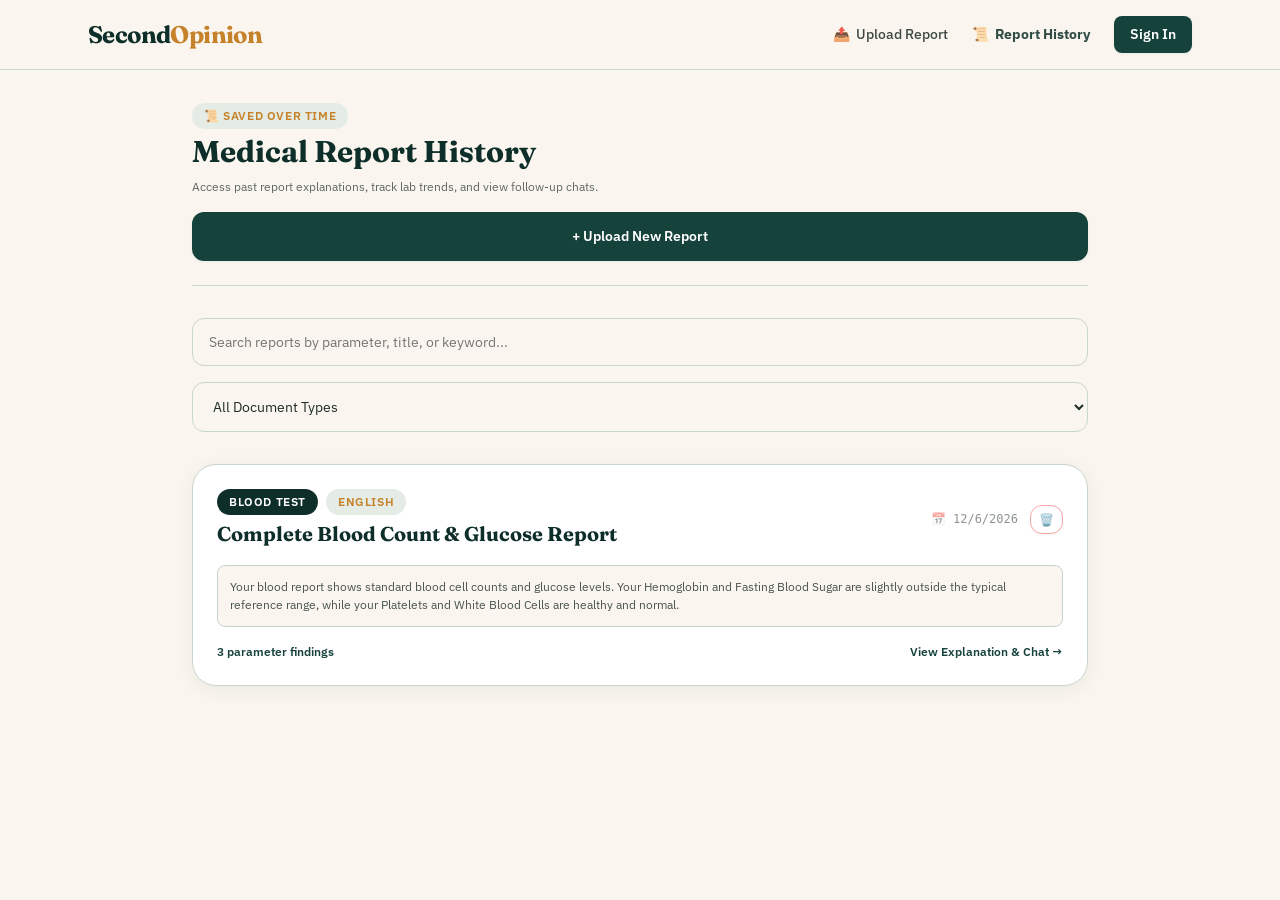
==== history.html @ d341d569 "Pure HTML/CSS/JS version of Second Opinion medical report explainer" ====
<!DOCTYPE html>
<html lang="en">
<head>
  <meta charset="UTF-8" />
  <meta name="viewport" content="width=device-width, initial-scale=1.0" />
  <title>Report History — Second Opinion</title>
  <link rel="stylesheet" href="style.css" />
</head>
<body>

  <!-- NAVBAR -->
  <header class="navbar">
    <div class="navbar-container">
      <a href="index.html" class="brand-logo">
        Second<span>Opinion</span>
      </a>
      <div class="nav-links">
        <a href="upload.html" class="nav-link">
          <span>📤</span>
          <span>Upload Report</span>
        </a>
        <a href="history.html" class="nav-link" style="color: var(--teal-deep); font-weight: 700;">
          <span>📜</span>
          <span>Report History</span>
        </a>
        <div id="nav-user-container"></div>
      </div>
    </div>
  </header>

  <!-- MAIN CONTENT -->
  <main class="main-content">
    <div class="max-w-4xl mx-auto space-y-8">
      
      <!-- PAGE HEADER -->
      <div class="flex flex-col sm:flex-row items-start sm:items-center justify-between gap-4" style="border-bottom: 1px solid var(--sage-line); padding-bottom: 1.5rem;">
        <div>
          <div class="badge badge-sage mb-2">
            <span>📜 Saved Over Time</span>
          </div>
          <h1 class="font-serif text-3xl font-bold" style="color: var(--teal-deep);">Medical Report History</h1>
          <p class="text-xs" style="color: rgba(29,43,39,0.7); margin-top: 0.25rem;">
            Access past report explanations, track lab trends, and view follow-up chats.
          </p>
        </div>

        <a href="upload.html" class="btn btn-teal">
          <span>+ Upload New Report</span>
        </a>
      </div>

      <!-- SEARCH & FILTER BAR -->
      <div class="flex flex-col sm:flex-row gap-4">
        <input type="text" id="search-input" oninput="filterReports()" class="form-input flex-1" placeholder="Search reports by parameter, title, or keyword..." />

        <select id="type-select" onchange="filterReports()" class="form-input" style="width: auto;">
          <option value="all">All Document Types</option>
          <option value="Blood Test">Blood Tests</option>
          <option value="Prescription">Prescriptions</option>
          <option value="Scan Report">Scan Reports</option>
          <option value="General Lab Report">General Reports</option>
        </select>
      </div>

      <!-- REPORTS LIST -->
      <div id="reports-list" class="space-y-4">
        <!-- Rendered dynamically -->
      </div>

    </div>
  </main>

  <script src="app.js"></script>
  <script>
    let allReports = [];

    document.addEventListener('DOMContentLoaded', () => {
      allReports = StorageManager.getReports();
      renderReports(allReports);
    });

    function filterReports() {
      const query = document.getElementById('search-input').value.toLowerCase();
      const type = document.getElementById('type-select').value;

      const filtered = allReports.filter(r => {
        const matchesQuery = r.title.toLowerCase().includes(query) ||
                             r.summary_explanation.toLowerCase().includes(query) ||
                             r.key_findings.some(f => f.term.toLowerCase().includes(query));
        const matchesType = type === 'all' || r.document_type === type;
        return matchesQuery && matchesType;
      });

      renderReports(filtered);
    }

    function renderReports(reports) {
      const container = document.getElementById('reports-list');
      if (!reports || reports.length === 0) {
        container.innerHTML = `
          <div class="card text-center py-12 space-y-4">
            <div style="font-size: 3rem;">📄</div>
            <h3 class="font-serif text-xl font-bold" style="color: var(--teal-deep);">No Reports Found</h3>
            <p class="text-xs" style="color: rgba(29,43,39,0.6);">
              You haven't saved any reports yet or no report matched your search criteria.
            </p>
            <a href="upload.html" class="btn btn-teal">Upload Your First Report</a>
          </div>
        `;
        return;
      }

      container.innerHTML = reports.map(r => `
        <div class="card space-y-4" style="cursor: pointer;" onclick="window.location.href='report.html?id=${r.id}'">
          <div class="flex justify-between items-start">
            <div class="space-y-1">
              <div class="flex gap-2">
                <span class="badge badge-teal-deep">${r.document_type}</span>
                <span class="badge badge-sage">${r.language === 'hi' ? 'हिंदी' : 'English'}</span>
              </div>
              <h3 class="font-serif text-xl font-bold" style="color: var(--teal-deep); margin-top: 0.25rem;">${r.title}</h3>
            </div>

            <div class="flex items-center gap-3">
              <span class="text-xs" style="font-family: monospace; color: rgba(29,43,39,0.5);">📅 ${new Date(r.created_at).toLocaleDateString()}</span>
              <button onclick="event.stopPropagation(); deleteReport('${r.id}')" class="btn btn-outline text-xs" style="color: var(--red-text); border-color: var(--red-border); padding: 0.375rem 0.5rem;" title="Delete">🗑️</button>
            </div>
          </div>

          <p class="text-xs" style="color: rgba(29,43,39,0.8); background: var(--paper); padding: 0.75rem; border-radius: 0.5rem; border: 1px solid var(--sage-line);">
            ${r.summary_explanation}
          </p>

          <div class="flex justify-between items-center text-xs font-semibold" style="color: var(--teal);">
            <span>${r.key_findings.length} parameter findings</span>
            <span>View Explanation & Chat →</span>
          </div>
        </div>
      `).join('');
    }

    function deleteReport(id) {
      if (confirm('Delete this report from history?')) {
        StorageManager.deleteReport(id);
        allReports = StorageManager.getReports();
        filterReports();
      }
    }
  </script>
</body>
</html>
---- style.css ----
@import url('https://fonts.googleapis.com/css2?family=Fraunces:ital,opsz,wght@0,9..144,400;0,9..144,600;0,9..144,700;1,9..144,400&family=IBM+Plex+Sans:ital,wght@0,400;0,500;0,600;0,700;1,400&display=swap');

:root {
  --ink: #1D2B27;
  --teal: #16423C;
  --teal-deep: #0E2E29;
  --marigold: #E8A33D;
  --marigold-deep: #C6822A;
  --marigold-light: #FDF3E3;
  --paper: #FAF6EF;
  --sage: #E4ECE5;
  --sage-line: #C9D6CB;
  --white: #FFFFFF;
  --emerald-bg: #ECFDF5;
  --emerald-text: #047857;
  --emerald-border: #A7F3D0;
  --amber-bg: #FFFBEB;
  --amber-text: #B45309;
  --amber-border: #FDE68A;
  --blue-bg: #EFF6FF;
  --blue-text: #1D4ED8;
  --blue-border: #BFDBFE;
  --red-bg: #FEF2F2;
  --red-text: #B91C1C;
  --red-border: #FCA5A5;

  --font-serif: 'Fraunces', Georgia, serif;
  --font-sans: 'IBM Plex Sans', -apple-system, BlinkMacSystemFont, sans-serif;
  --shadow-sm: 0 1px 3px rgba(14, 46, 41, 0.05);
  --shadow-card: 0 4px 20px -2px rgba(14, 46, 41, 0.08);
  --shadow-lg: 0 10px 25px -5px rgba(14, 46, 41, 0.12);
  --radius-lg: 1rem;
  --radius-xl: 1.5rem;
  --radius-full: 9999px;
}

* {
  box-sizing: border-box;
  margin: 0;
  padding: 0;
}

body {
  font-family: var(--font-sans);
  background-color: var(--paper);
  color: var(--ink);
  min-height: 100vh;
  display: flex;
  flex-direction: column;
  line-height: 1.5;
}

h1, h2, h3, h4, .font-serif {
  font-family: var(--font-serif);
}

a {
  color: inherit;
  text-decoration: none;
}

button {
  font-family: inherit;
  cursor: pointer;
  border: none;
  background: none;
}

input, select, textarea {
  font-family: inherit;
}

/* NAVBAR */
.navbar {
  border-bottom: 1px solid var(--sage-line);
  background-color: var(--paper);
  position: sticky;
  top: 0;
  z-index: 40;
  backdrop-filter: blur(8px);
}

.navbar-container {
  max-width: 72rem;
  margin: 0 auto;
  padding: 1rem 1.5rem;
  display: flex;
  align-items: center;
  justify-content: space-between;
}

.brand-logo {
  font-family: var(--font-serif);
  font-size: 1.5rem;
  font-weight: 700;
  letter-spacing: -0.025em;
  color: var(--teal-deep);
}

.brand-logo span {
  color: var(--marigold-deep);
}

.nav-links {
  display: flex;
  align-items: center;
  gap: 1.5rem;
  font-size: 0.875rem;
  font-weight: 500;
}

.nav-link {
  display: flex;
  align-items: center;
  gap: 0.375rem;
  color: var(--ink);
  opacity: 0.85;
  transition: opacity 0.2s, color 0.2s;
}

.nav-link:hover {
  color: var(--teal-deep);
  opacity: 1;
}

.nav-btn-primary {
  display: flex;
  align-items: center;
  gap: 0.375rem;
  background-color: var(--teal);
  color: var(--white);
  padding: 0.5rem 1rem;
  border-radius: 0.5rem;
  font-weight: 600;
  font-size: 0.875rem;
  box-shadow: var(--shadow-sm);
  transition: background-color 0.2s, transform 0.1s;
}

.nav-btn-primary:hover {
  background-color: var(--teal-deep);
}

.user-badge {
  display: flex;
  align-items: center;
  gap: 0.5rem;
  background-color: var(--sage);
  padding: 0.375rem 0.875rem;
  border-radius: var(--radius-full);
  font-size: 0.75rem;
  font-weight: 600;
  color: var(--teal-deep);
}

/* MAIN LAYOUT */
main.main-content {
  flex: 1;
  max-width: 72rem;
  width: 100%;
  margin: 0 auto;
  padding: 2rem 1.5rem;
}

/* FOOTER */
.footer {
  border-top: 1px solid var(--sage-line);
  background-color: var(--paper);
  padding: 2rem 1.5rem;
  text-align: center;
  font-size: 0.75rem;
  color: rgba(29, 43, 39, 0.7);
}

.footer-content {
  max-width: 48rem;
  margin: 0 auto;
  display: flex;
  flex-direction: column;
  gap: 0.5rem;
}

/* BUTTONS & BADGES */
.btn {
  display: inline-flex;
  align-items: center;
  justify-content: center;
  gap: 0.5rem;
  padding: 0.875rem 1.5rem;
  border-radius: 0.75rem;
  font-weight: 600;
  font-size: 0.875rem;
  transition: all 0.2s ease;
  box-shadow: var(--shadow-sm);
}

.btn-teal {
  background-color: var(--teal);
  color: var(--white);
}

.btn-teal:hover {
  background-color: var(--teal-deep);
  box-shadow: var(--shadow-card);
}

.btn-marigold {
  background-color: var(--marigold);
  color: var(--teal-deep);
  font-weight: 700;
}

.btn-marigold:hover {
  background-color: var(--marigold-deep);
  color: var(--white);
}

.btn-outline {
  background-color: var(--white);
  border: 1px solid var(--sage-line);
  color: var(--teal-deep);
}

.btn-outline:hover {
  border-color: var(--teal);
}

.btn-sage {
  background-color: var(--sage);
  color: var(--teal-deep);
}

.btn-sage:hover {
  background-color: var(--sage-line);
}

.badge {
  display: inline-flex;
  align-items: center;
  gap: 0.375rem;
  padding: 0.25rem 0.75rem;
  border-radius: var(--radius-full);
  font-size: 0.75rem;
  font-weight: 600;
  text-transform: uppercase;
  letter-spacing: 0.05em;
}

.badge-sage {
  background-color: var(--sage);
  color: var(--marigold-deep);
}

.badge-teal-deep {
  background-color: var(--teal-deep);
  color: var(--white);
}

.badge-normal {
  background-color: var(--emerald-bg);
  color: var(--emerald-text);
  border: 1px solid var(--emerald-border);
}

.badge-out-of-range {
  background-color: var(--amber-bg);
  color: var(--amber-text);
  border: 1px solid var(--amber-border);
}

.badge-unclear {
  background-color: var(--blue-bg);
  color: var(--blue-text);
  border: 1px solid var(--blue-border);
}

/* CARDS */
.card {
  background-color: var(--white);
  border: 1px solid var(--sage-line);
  border-radius: var(--radius-xl);
  padding: 1.5rem;
  box-shadow: var(--shadow-card);
}

/* ANIMATIONS */
@keyframes pulse-ring {
  0% {
    transform: scale(0.95);
    box-shadow: 0 0 0 0 rgba(232, 163, 61, 0.7);
  }
  70% {
    transform: scale(1);
    box-shadow: 0 0 0 14px rgba(232, 163, 61, 0);
  }
  100% {
    transform: scale(0.95);
    box-shadow: 0 0 0 0 rgba(232, 163, 61, 0);
  }
}

.mic-pulse {
  animation: pulse-ring 2s infinite;
}

/* LANDING PAGE STYLES */
.hero-grid {
  display: grid;
  grid-template-columns: 1fr;
  gap: 3rem;
  padding: 3rem 0;
  align-items: center;
}

@media (min-width: 1024px) {
  .hero-grid {
    grid-template-columns: 7fr 5fr;
  }
}

.hero-title {
  font-size: 2.25rem;
  font-weight: 500;
  color: var(--teal-deep);
  line-height: 1.15;
  margin-top: 1rem;
  margin-bottom: 1.25rem;
}

@media (min-width: 640px) {
  .hero-title {
    font-size: 3rem;
  }
}

.hero-subtitle {
  font-size: 1.125rem;
  color: rgba(29, 43, 39, 0.8);
  line-height: 1.6;
  margin-bottom: 2rem;
  max-width: 36rem;
}

.hero-actions {
  display: flex;
  flex-wrap: wrap;
  gap: 1rem;
  margin-bottom: 1.5rem;
}

.demo-card {
  background-color: var(--white);
  border: 1px solid var(--sage-line);
  border-radius: var(--radius-xl);
  overflow: hidden;
  box-shadow: var(--shadow-card);
}

.demo-card-tabs {
  display: grid;
  grid-template-columns: 1fr 1fr;
  font-size: 0.75rem;
  font-weight: 700;
  text-transform: uppercase;
  letter-spacing: 0.05em;
  text-align: center;
}

.tab-left {
  background-color: var(--teal-deep);
  color: rgba(255, 255, 255, 0.8);
  padding: 0.875rem 1rem;
  display: flex;
  align-items: center;
  justify-content: center;
  gap: 0.5rem;
}

.tab-right {
  background-color: var(--marigold);
  color: var(--teal-deep);
  padding: 0.875rem 1rem;
  display: flex;
  align-items: center;
  justify-content: center;
  gap: 0.5rem;
}

.demo-card-body {
  padding: 1.5rem;
  display: flex;
  flex-direction: column;
  gap: 1rem;
}

.demo-lang-toggle {
  display: flex;
  align-items: center;
  justify-content: space-between;
  border-bottom: 1px solid var(--sage-line);
  padding-bottom: 0.5rem;
  font-size: 0.75rem;
}

.toggle-group {
  display: flex;
  gap: 0.25rem;
  background-color: var(--sage);
  padding: 0.25rem;
  border-radius: 0.5rem;
}

.toggle-btn {
  padding: 0.25rem 0.625rem;
  border-radius: 0.25rem;
  font-size: 0.6875rem;
  font-weight: 700;
  color: rgba(29, 43, 39, 0.7);
}

.toggle-btn.active {
  background-color: var(--teal);
  color: var(--white);
}

.feature-grid {
  display: grid;
  grid-template-columns: 1fr;
  gap: 2rem;
  margin: 3rem 0;
}

@media (min-width: 768px) {
  .feature-grid {
    grid-template-columns: repeat(3, 1fr);
  }
}

.feature-card {
  background-color: var(--white);
  border: 1px solid var(--sage-line);
  border-radius: var(--radius-xl);
  padding: 1.75rem;
  box-shadow: var(--shadow-sm);
  display: flex;
  flex-direction: column;
  gap: 1rem;
}

.feature-num {
  font-family: var(--font-serif);
  font-size: 1.25rem;
  font-weight: 700;
  color: var(--marigold-deep);
}

/* FORM ELEMENTS */
.form-group {
  display: flex;
  flex-direction: column;
  gap: 0.5rem;
}

.form-label {
  font-size: 0.75rem;
  font-weight: 700;
  text-transform: uppercase;
  letter-spacing: 0.05em;
  color: var(--teal-deep);
}

.form-input {
  width: 100%;
  padding: 0.875rem 1rem;
  background-color: var(--paper);
  border: 1px solid var(--sage-line);
  border-radius: 0.75rem;
  font-size: 0.875rem;
  color: var(--ink);
  transition: border-color 0.2s, box-shadow 0.2s;
}

.form-input:focus {
  outline: none;
  border-color: var(--teal);
  box-shadow: 0 0 0 3px rgba(22, 66, 60, 0.15);
}

/* UPLOAD PAGE SPECIFICS */
.drop-zone {
  border: 2px dashed var(--sage-line);
  background-color: var(--paper);
  border-radius: var(--radius-xl);
  padding: 2.5rem 1.5rem;
  text-align: center;
  cursor: pointer;
  transition: all 0.2s;
  display: flex;
  flex-direction: column;
  align-items: center;
  gap: 1rem;
}

.drop-zone:hover {
  border-color: var(--teal);
  background-color: rgba(228, 236, 229, 0.4);
}

.drop-icon {
  width: 4rem;
  height: 4rem;
  border-radius: var(--radius-full);
  background-color: var(--sage);
  color: var(--teal-deep);
  display: flex;
  align-items: center;
  justify-content: center;
}

/* CHAT BOX */
.chat-container {
  background-color: var(--white);
  border: 1px solid var(--sage-line);
  border-radius: var(--radius-xl);
  box-shadow: var(--shadow-card);
  overflow: hidden;
  display: flex;
  flex-direction: column;
}

.chat-header {
  background-color: var(--teal-deep);
  color: var(--white);
  padding: 1.25rem 1.5rem;
  display: flex;
  align-items: center;
  justify-content: space-between;
}

.chat-messages {
  padding: 1.5rem;
  min-height: 280px;
  max-height: 440px;
  overflow-y: auto;
  display: flex;
  flex-direction: column;
  gap: 1rem;
  background-color: rgba(250, 246, 239, 0.5);
}

.chat-bubble {
  max-width: 85%;
  padding: 1rem;
  border-radius: 1rem;
  font-size: 0.875rem;
  line-height: 1.5;
}

.chat-bubble-user {
  align-self: flex-end;
  background-color: var(--teal);
  color: var(--white);
  border-bottom-right-radius: 0.25rem;
}

.chat-bubble-assistant {
  align-self: flex-start;
  background-color: var(--white);
  border: 1px solid var(--sage-line);
  color: var(--teal-deep);
  border-bottom-left-radius: 0.25rem;
  box-shadow: var(--shadow-sm);
}

.chat-input-bar {
  padding: 1rem 1.25rem;
  border-top: 1px solid var(--sage-line);
  background-color: var(--white);
  display: flex;
  align-items: center;
  gap: 0.5rem;
}

/* RESPONSIVE UTILITIES */
.flex { display: flex; }
.flex-col { flex-direction: column; }
.items-center { align-items: center; }
.justify-between { justify-content: space-between; }
.gap-1 { gap: 0.25rem; }
.gap-2 { gap: 0.5rem; }
.gap-3 { gap: 0.75rem; }
.gap-4 { gap: 1rem; }
.gap-6 { gap: 1.5rem; }
.gap-8 { gap: 2rem; }
.text-center { text-align: center; }
.text-xs { font-size: 0.75rem; }
.text-sm { font-size: 0.875rem; }
.text-base { font-size: 1rem; }
.text-lg { font-size: 1.125rem; }
.text-xl { font-size: 1.25rem; }
.text-2xl { font-size: 1.5rem; }
.text-3xl { font-size: 1.875rem; }
.font-bold { font-weight: 700; }
.font-semibold { font-weight: 600; }
.w-full { width: 100%; }
.max-w-md { max-width: 28rem; }
.max-w-2xl { max-width: 42rem; }
.max-w-3xl { max-width: 48rem; }
.max-w-4xl { max-width: 56rem; }
.mx-auto { margin-left: auto; margin-right: auto; }
.mt-2 { margin-top: 0.5rem; }
.mt-4 { margin-top: 1rem; }
.mb-4 { margin-bottom: 1rem; }
.space-y-4 > * + * { margin-top: 1rem; }
.space-y-6 > * + * { margin-top: 1.5rem; }
.space-y-8 > * + * { margin-top: 2rem; }
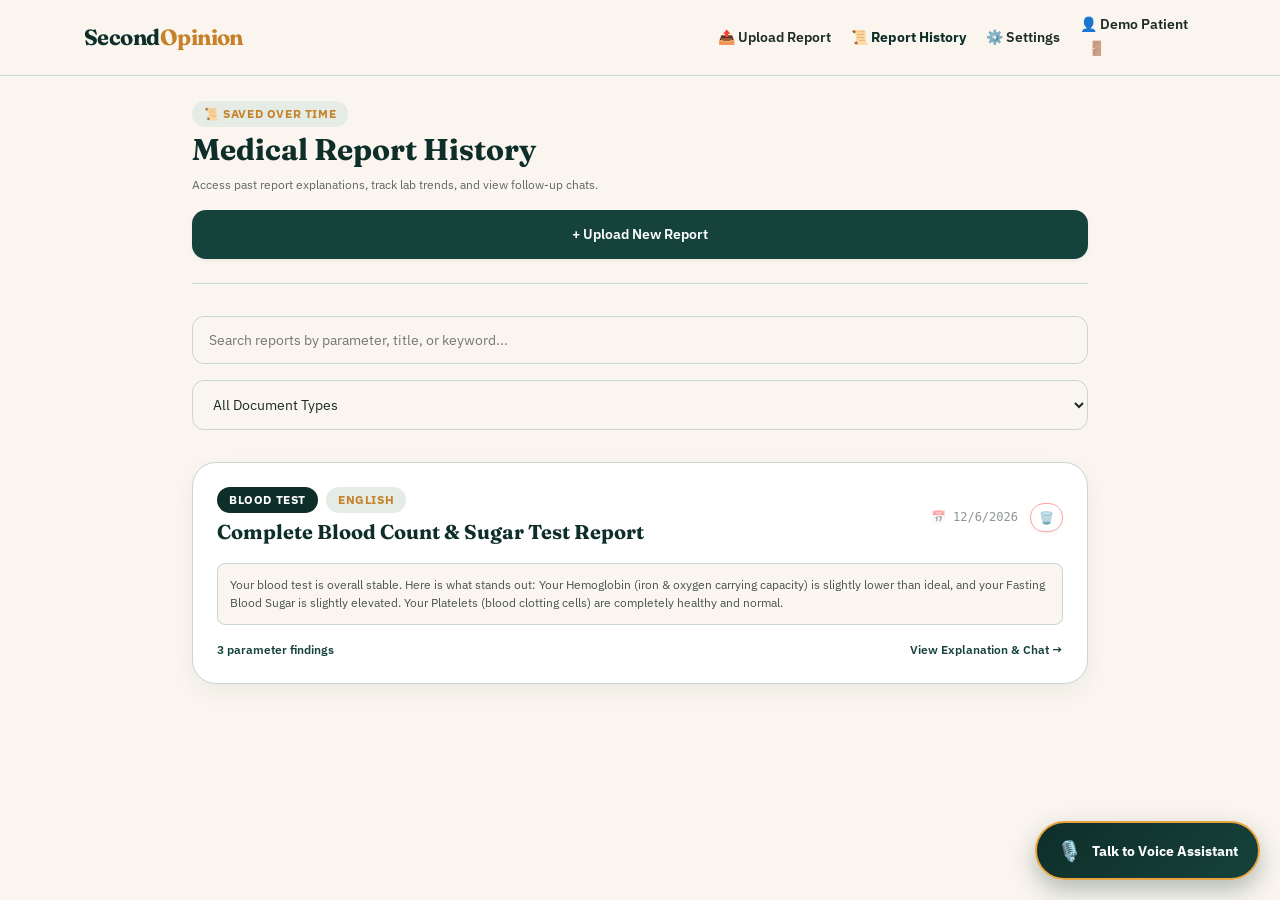
==== commit 265f2f47: "Add Settings link to navigation in history, index, report, and upload pages; update report analysis " ====
--- a/history.html
+++ b/history.html
@@ -22,6 +22,10 @@
         <a href="history.html" class="nav-link" style="color: var(--teal-deep); font-weight: 700;">
           <span>📜</span>
           <span>Report History</span>
+        </a>
+        <a href="settings.html" class="nav-link">
+          <span>⚙️</span>
+          <span>Settings</span>
         </a>
         <div id="nav-user-container"></div>
       </div>
--- a/style.css
+++ b/style.css
@@ -11,24 +11,24 @@
   --sage: #E4ECE5;
   --sage-line: #C9D6CB;
   --white: #FFFFFF;
+  
   --emerald-bg: #ECFDF5;
   --emerald-text: #047857;
   --emerald-border: #A7F3D0;
+  
   --amber-bg: #FFFBEB;
   --amber-text: #B45309;
   --amber-border: #FDE68A;
-  --blue-bg: #EFF6FF;
-  --blue-text: #1D4ED8;
-  --blue-border: #BFDBFE;
+  
   --red-bg: #FEF2F2;
   --red-text: #B91C1C;
   --red-border: #FCA5A5;
 
   --font-serif: 'Fraunces', Georgia, serif;
   --font-sans: 'IBM Plex Sans', -apple-system, BlinkMacSystemFont, sans-serif;
-  --shadow-sm: 0 1px 3px rgba(14, 46, 41, 0.05);
-  --shadow-card: 0 4px 20px -2px rgba(14, 46, 41, 0.08);
-  --shadow-lg: 0 10px 25px -5px rgba(14, 46, 41, 0.12);
+  --shadow-sm: 0 2px 4px rgba(14, 46, 41, 0.05);
+  --shadow-card: 0 8px 24px -4px rgba(14, 46, 41, 0.08);
+  --shadow-lg: 0 16px 32px -6px rgba(14, 46, 41, 0.16);
   --radius-lg: 1rem;
   --radius-xl: 1.5rem;
   --radius-full: 9999px;
@@ -38,6 +38,7 @@
   box-sizing: border-box;
   margin: 0;
   padding: 0;
+  -webkit-tap-highlight-color: transparent;
 }
 
 body {
@@ -48,6 +49,7 @@
   display: flex;
   flex-direction: column;
   line-height: 1.5;
+  overflow-x: hidden;
 }
 
 h1, h2, h3, h4, .font-serif {
@@ -70,20 +72,20 @@
   font-family: inherit;
 }
 
-/* NAVBAR */
+/* NAVBAR & MOBILE DRAWER */
 .navbar {
   border-bottom: 1px solid var(--sage-line);
-  background-color: var(--paper);
+  background-color: rgba(250, 246, 239, 0.95);
   position: sticky;
   top: 0;
-  z-index: 40;
-  backdrop-filter: blur(8px);
+  z-index: 50;
+  backdrop-filter: blur(12px);
 }
 
 .navbar-container {
   max-width: 72rem;
   margin: 0 auto;
-  padding: 1rem 1.5rem;
+  padding: 0.875rem 1.25rem;
   display: flex;
   align-items: center;
   justify-content: space-between;
@@ -91,7 +93,7 @@
 
 .brand-logo {
   font-family: var(--font-serif);
-  font-size: 1.5rem;
+  font-size: 1.375rem;
   font-weight: 700;
   letter-spacing: -0.025em;
   color: var(--teal-deep);
@@ -104,53 +106,56 @@
 .nav-links {
   display: flex;
   align-items: center;
-  gap: 1.5rem;
+  gap: 1.25rem;
   font-size: 0.875rem;
-  font-weight: 500;
-}
-
-.nav-link {
-  display: flex;
-  align-items: center;
-  gap: 0.375rem;
-  color: var(--ink);
-  opacity: 0.85;
-  transition: opacity 0.2s, color 0.2s;
-}
-
-.nav-link:hover {
-  color: var(--teal-deep);
-  opacity: 1;
-}
-
-.nav-btn-primary {
-  display: flex;
-  align-items: center;
-  gap: 0.375rem;
-  background-color: var(--teal);
-  color: var(--white);
-  padding: 0.5rem 1rem;
+  font-weight: 600;
+}
+
+.mobile-menu-btn {
+  display: none;
+  font-size: 1.5rem;
+  color: var(--teal-deep);
+  padding: 0.25rem;
+}
+
+@media (max-width: 768px) {
+  .nav-links.desktop-only {
+    display: none;
+  }
+  .mobile-menu-btn {
+    display: block;
+  }
+}
+
+.mobile-drawer {
+  display: none;
+  position: fixed;
+  top: 3.75rem;
+  left: 0;
+  right: 0;
+  background-color: var(--paper);
+  border-bottom: 2px solid var(--teal);
+  padding: 1.25rem;
+  box-shadow: var(--shadow-lg);
+  z-index: 49;
+  flex-direction: column;
+  gap: 1rem;
+}
+
+.mobile-drawer.open {
+  display: flex;
+}
+
+.mobile-nav-link {
+  display: flex;
+  align-items: center;
+  gap: 0.75rem;
+  padding: 0.75rem;
   border-radius: 0.5rem;
+  background: var(--sage);
+  color: var(--teal-deep);
   font-weight: 600;
-  font-size: 0.875rem;
-  box-shadow: var(--shadow-sm);
-  transition: background-color 0.2s, transform 0.1s;
-}
-
-.nav-btn-primary:hover {
-  background-color: var(--teal-deep);
-}
-
-.user-badge {
-  display: flex;
-  align-items: center;
-  gap: 0.5rem;
-  background-color: var(--sage);
-  padding: 0.375rem 0.875rem;
-  border-radius: var(--radius-full);
-  font-size: 0.75rem;
-  font-weight: 600;
-  color: var(--teal-deep);
+  font-size: 0.9375rem;
 }
 
 /* MAIN LAYOUT */
@@ -159,25 +164,194 @@
   max-width: 72rem;
   width: 100%;
   margin: 0 auto;
-  padding: 2rem 1.5rem;
+  padding: 1.5rem 1.25rem 6rem 1.25rem;
+}
+
+@media (max-width: 640px) {
+  main.main-content {
+    padding: 1rem 1rem 7rem 1rem;
+  }
 }
 
 /* FOOTER */
 .footer {
   border-top: 1px solid var(--sage-line);
   background-color: var(--paper);
-  padding: 2rem 1.5rem;
+  padding: 2rem 1.25rem 6rem 1.25rem;
   text-align: center;
   font-size: 0.75rem;
   color: rgba(29, 43, 39, 0.7);
 }
 
-.footer-content {
-  max-width: 48rem;
-  margin: 0 auto;
-  display: flex;
-  flex-direction: column;
+/* GEMINI / GPT LIVE VOICE MODE FLOATING WIDGET & FULLSCREEN MODAL */
+.floating-voice-widget {
+  position: fixed;
+  bottom: 1.25rem;
+  right: 1.25rem;
+  z-index: 100;
+  display: flex;
+  flex-direction: column;
+  align-items: flex-end;
   gap: 0.5rem;
+}
+
+.voice-widget-btn {
+  background: linear-gradient(135deg, var(--teal-deep), var(--teal));
+  color: var(--white);
+  padding: 0.875rem 1.25rem;
+  border-radius: var(--radius-full);
+  font-weight: 700;
+  font-size: 0.875rem;
+  display: flex;
+  align-items: center;
+  gap: 0.625rem;
+  box-shadow: 0 10px 25px rgba(14, 46, 41, 0.3);
+  transition: all 0.2s cubic-bezier(0.175, 0.885, 0.32, 1.275);
+  border: 2px solid var(--marigold);
+}
+
+.voice-widget-btn:hover {
+  transform: translateY(-3px) scale(1.03);
+}
+
+.voice-widget-btn.active-live {
+  background: linear-gradient(135deg, #10B981, #047857);
+  border-color: #A7F3D0;
+  animation: pulse-ring-live 1.8s infinite;
+}
+
+/* GEMINI LIVE VOICE MODAL OVERLAY */
+.gemini-voice-modal {
+  display: none;
+  position: fixed;
+  inset: 0;
+  background-color: rgba(14, 46, 41, 0.92);
+  backdrop-filter: blur(16px);
+  z-index: 200;
+  color: var(--white);
+  flex-direction: column;
+  align-items: center;
+  justify-content: space-between;
+  padding: 2.5rem 1.5rem;
+}
+
+.gemini-voice-modal.open {
+  display: flex;
+}
+
+.gemini-live-orb {
+  width: 10rem;
+  height: 10rem;
+  border-radius: 50%;
+  background: radial-gradient(circle, var(--marigold) 0%, var(--marigold-deep) 60%, var(--teal) 100%);
+  display: flex;
+  align-items: center;
+  justify-content: center;
+  box-shadow: 0 0 50px rgba(232, 163, 61, 0.6);
+  transition: all 0.3s ease;
+  position: relative;
+}
+
+.gemini-live-orb.listening {
+  animation: orb-pulse-listen 1.2s infinite ease-in-out;
+  background: radial-gradient(circle, #EF4444 0%, #B91C1C 60%, var(--teal-deep) 100%);
+  box-shadow: 0 0 60px rgba(239, 68, 68, 0.8);
+}
+
+.gemini-live-orb.speaking {
+  animation: orb-pulse-speak 0.8s infinite ease-in-out;
+  background: radial-gradient(circle, #34D399 0%, #059669 60%, var(--teal) 100%);
+  box-shadow: 0 0 60px rgba(52, 211, 153, 0.8);
+}
+
+@keyframes orb-pulse-listen {
+  0% { transform: scale(0.95); }
+  50% { transform: scale(1.1); }
+  100% { transform: scale(0.95); }
+}
+
+@keyframes orb-pulse-speak {
+  0% { transform: scale(1); }
+  50% { transform: scale(1.15); }
+  100% { transform: scale(1); }
+}
+
+@keyframes pulse-ring-live {
+  0% {
+    transform: scale(0.95);
+    box-shadow: 0 0 0 0 rgba(16, 185, 129, 0.7);
+  }
+  70% {
+    transform: scale(1);
+    box-shadow: 0 0 0 14px rgba(16, 185, 129, 0);
+  }
+  100% {
+    transform: scale(0.95);
+    box-shadow: 0 0 0 0 rgba(16, 185, 129, 0);
+  }
+}
+
+/* VISUAL HEALTH RANGE SPECTRUM GAUGES */
+.health-gauge-container {
+  margin: 1rem 0;
+  display: flex;
+  flex-direction: column;
+  gap: 0.375rem;
+}
+
+.gauge-labels {
+  display: flex;
+  justify-content: space-between;
+  font-size: 0.6875rem;
+  font-weight: 700;
+  text-transform: uppercase;
+  letter-spacing: 0.05em;
+}
+
+.gauge-label-low { color: #2563EB; }
+.gauge-label-normal { color: #059669; }
+.gauge-label-high { color: #D97706; }
+.gauge-label-critical { color: #DC2626; }
+
+.gauge-track {
+  height: 0.75rem;
+  border-radius: var(--radius-full);
+  background: linear-gradient(to right, #93C5FD 0%, #34D399 35%, #FBBF24 70%, #F87171 100%);
+  position: relative;
+  overflow: visible;
+  border: 1px solid rgba(0,0,0,0.05);
+}
+
+.gauge-pin {
+  position: absolute;
+  top: -0.375rem;
+  width: 1.5rem;
+  height: 1.5rem;
+  background-color: var(--teal-deep);
+  border: 2.5px solid var(--white);
+  border-radius: 50%;
+  transform: translateX(-50%);
+  box-shadow: 0 2px 6px rgba(0,0,0,0.3);
+  transition: left 0.5s cubic-bezier(0.34, 1.56, 0.64, 1);
+  display: flex;
+  align-items: center;
+  justify-content: center;
+}
+
+.gauge-pin::after {
+  content: '';
+  width: 0.375rem;
+  height: 0.375rem;
+  background-color: var(--marigold);
+  border-radius: 50%;
+}
+
+.gauge-legend {
+  display: flex;
+  justify-content: space-between;
+  font-size: 0.6875rem;
+  color: rgba(29, 43, 39, 0.6);
+  font-family: monospace;
 }
 
 /* BUTTONS & BADGES */
@@ -187,7 +361,7 @@
   justify-content: center;
   gap: 0.5rem;
   padding: 0.875rem 1.5rem;
-  border-radius: 0.75rem;
+  border-radius: 0.875rem;
   font-weight: 600;
   font-size: 0.875rem;
   transition: all 0.2s ease;
@@ -241,7 +415,7 @@
   padding: 0.25rem 0.75rem;
   border-radius: var(--radius-full);
   font-size: 0.75rem;
-  font-weight: 600;
+  font-weight: 700;
   text-transform: uppercase;
   letter-spacing: 0.05em;
 }
@@ -269,9 +443,9 @@
 }
 
 .badge-unclear {
-  background-color: var(--blue-bg);
-  color: var(--blue-text);
-  border: 1px solid var(--blue-border);
+  background-color: #EFF6FF;
+  color: #1D4ED8;
+  border: 1px solid #BFDBFE;
 }
 
 /* CARDS */
@@ -283,32 +457,19 @@
   box-shadow: var(--shadow-card);
 }
 
-/* ANIMATIONS */
-@keyframes pulse-ring {
-  0% {
-    transform: scale(0.95);
-    box-shadow: 0 0 0 0 rgba(232, 163, 61, 0.7);
-  }
-  70% {
-    transform: scale(1);
-    box-shadow: 0 0 0 14px rgba(232, 163, 61, 0);
-  }
-  100% {
-    transform: scale(0.95);
-    box-shadow: 0 0 0 0 rgba(232, 163, 61, 0);
-  }
-}
-
-.mic-pulse {
-  animation: pulse-ring 2s infinite;
+@media (max-width: 640px) {
+  .card {
+    padding: 1.125rem;
+    border-radius: 1.125rem;
+  }
 }
 
 /* LANDING PAGE STYLES */
 .hero-grid {
   display: grid;
   grid-template-columns: 1fr;
-  gap: 3rem;
-  padding: 3rem 0;
+  gap: 2.5rem;
+  padding: 2rem 0;
   align-items: center;
 }
 
@@ -319,12 +480,12 @@
 }
 
 .hero-title {
-  font-size: 2.25rem;
+  font-size: 2.125rem;
   font-weight: 500;
   color: var(--teal-deep);
   line-height: 1.15;
-  margin-top: 1rem;
-  margin-bottom: 1.25rem;
+  margin-top: 0.75rem;
+  margin-bottom: 1rem;
 }
 
 @media (min-width: 640px) {
@@ -334,18 +495,18 @@
 }
 
 .hero-subtitle {
-  font-size: 1.125rem;
+  font-size: 1.0625rem;
   color: rgba(29, 43, 39, 0.8);
   line-height: 1.6;
-  margin-bottom: 2rem;
+  margin-bottom: 1.75rem;
   max-width: 36rem;
 }
 
 .hero-actions {
   display: flex;
   flex-wrap: wrap;
-  gap: 1rem;
-  margin-bottom: 1.5rem;
+  gap: 0.875rem;
+  margin-bottom: 1.25rem;
 }
 
 .demo-card {
@@ -387,7 +548,7 @@
 }
 
 .demo-card-body {
-  padding: 1.5rem;
+  padding: 1.25rem;
   display: flex;
   flex-direction: column;
   gap: 1rem;
@@ -426,8 +587,8 @@
 .feature-grid {
   display: grid;
   grid-template-columns: 1fr;
-  gap: 2rem;
-  margin: 3rem 0;
+  gap: 1.5rem;
+  margin: 2.5rem 0;
 }
 
 @media (min-width: 768px) {
@@ -440,11 +601,11 @@
   background-color: var(--white);
   border: 1px solid var(--sage-line);
   border-radius: var(--radius-xl);
-  padding: 1.75rem;
+  padding: 1.5rem;
   box-shadow: var(--shadow-sm);
   display: flex;
   flex-direction: column;
-  gap: 1rem;
+  gap: 0.875rem;
 }
 
 .feature-num {
@@ -491,7 +652,7 @@
   border: 2px dashed var(--sage-line);
   background-color: var(--paper);
   border-radius: var(--radius-xl);
-  padding: 2.5rem 1.5rem;
+  padding: 2.25rem 1.25rem;
   text-align: center;
   cursor: pointer;
   transition: all 0.2s;
@@ -507,8 +668,8 @@
 }
 
 .drop-icon {
-  width: 4rem;
-  height: 4rem;
+  width: 3.5rem;
+  height: 3.5rem;
   border-radius: var(--radius-full);
   background-color: var(--sage);
   color: var(--teal-deep);
@@ -531,16 +692,16 @@
 .chat-header {
   background-color: var(--teal-deep);
   color: var(--white);
-  padding: 1.25rem 1.5rem;
+  padding: 1rem 1.25rem;
   display: flex;
   align-items: center;
   justify-content: space-between;
 }
 
 .chat-messages {
-  padding: 1.5rem;
-  min-height: 280px;
-  max-height: 440px;
+  padding: 1.25rem;
+  min-height: 240px;
+  max-height: 400px;
   overflow-y: auto;
   display: flex;
   flex-direction: column;
@@ -549,9 +710,9 @@
 }
 
 .chat-bubble {
-  max-width: 85%;
-  padding: 1rem;
-  border-radius: 1rem;
+  max-width: 90%;
+  padding: 0.875rem 1.125rem;
+  border-radius: 1.125rem;
   font-size: 0.875rem;
   line-height: 1.5;
 }
@@ -573,7 +734,7 @@
 }
 
 .chat-input-bar {
-  padding: 1rem 1.25rem;
+  padding: 0.875rem 1rem;
   border-top: 1px solid var(--sage-line);
   background-color: var(--white);
   display: flex;
